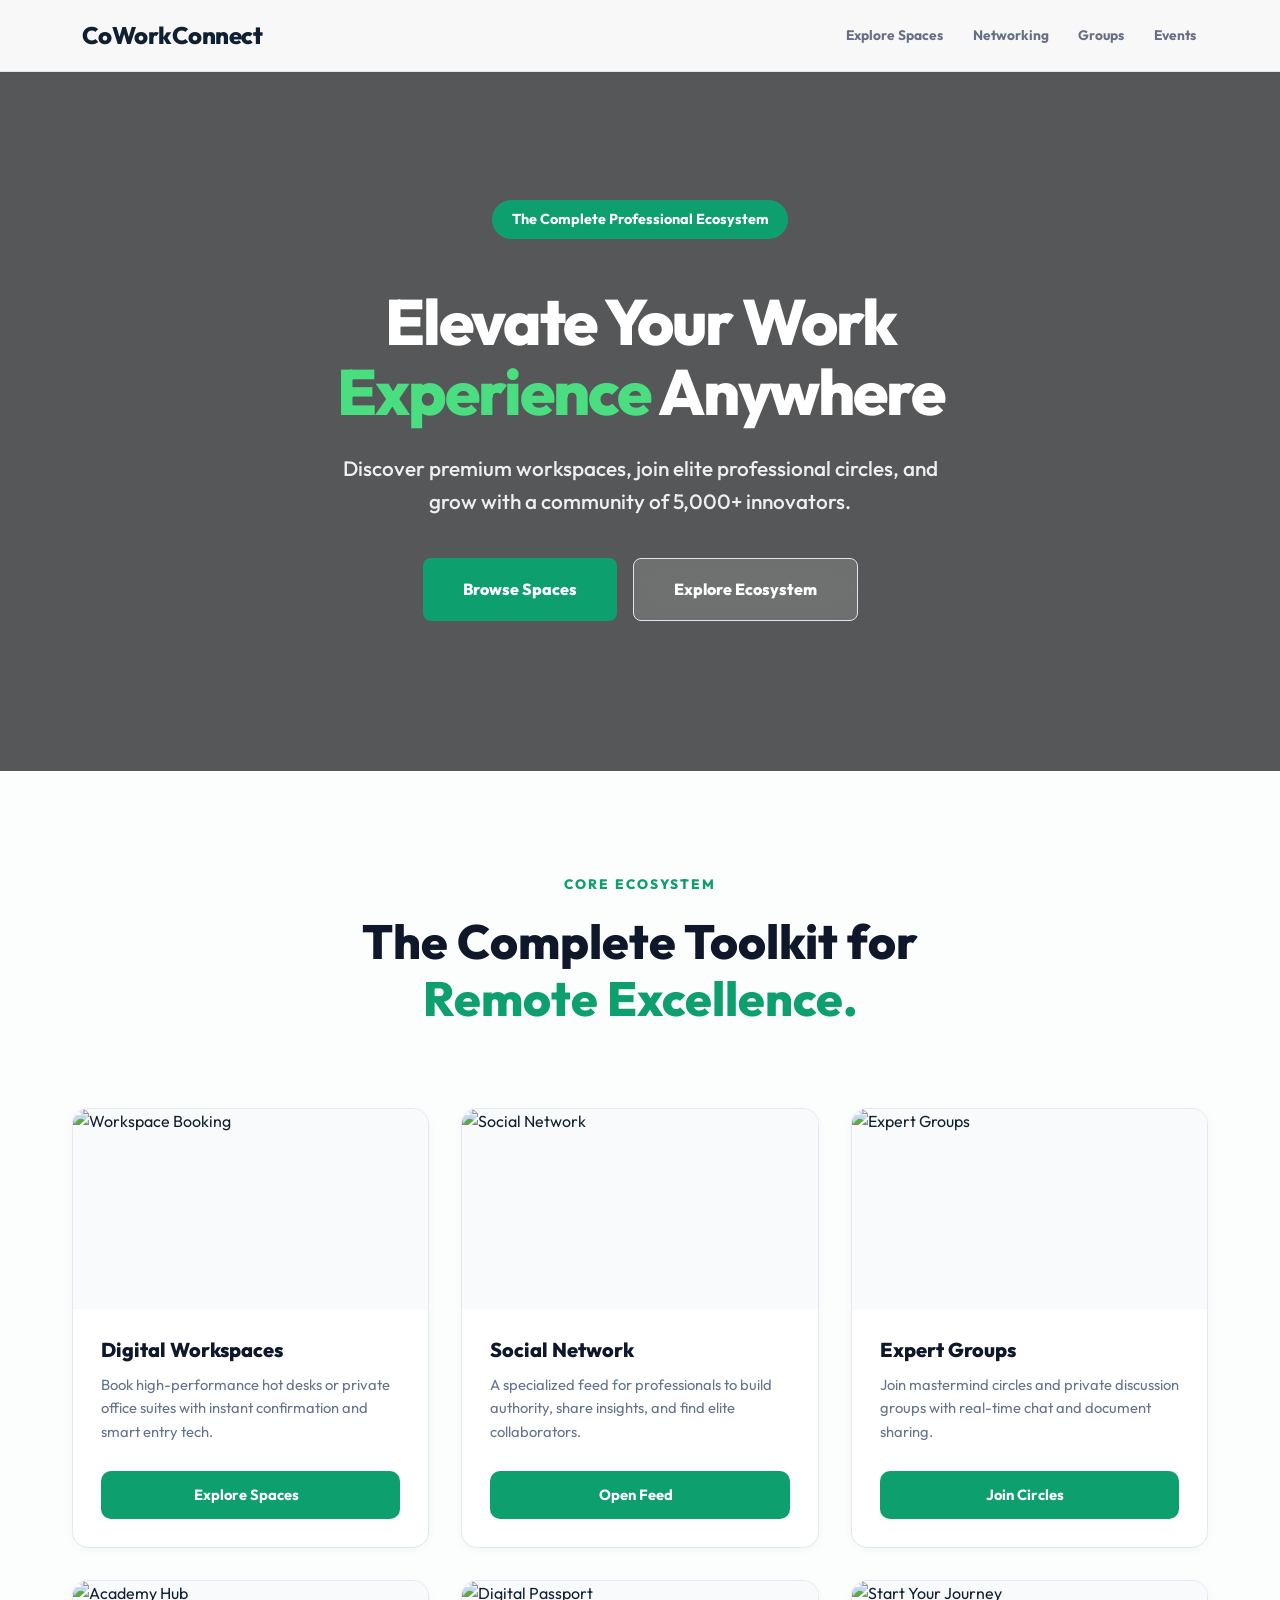
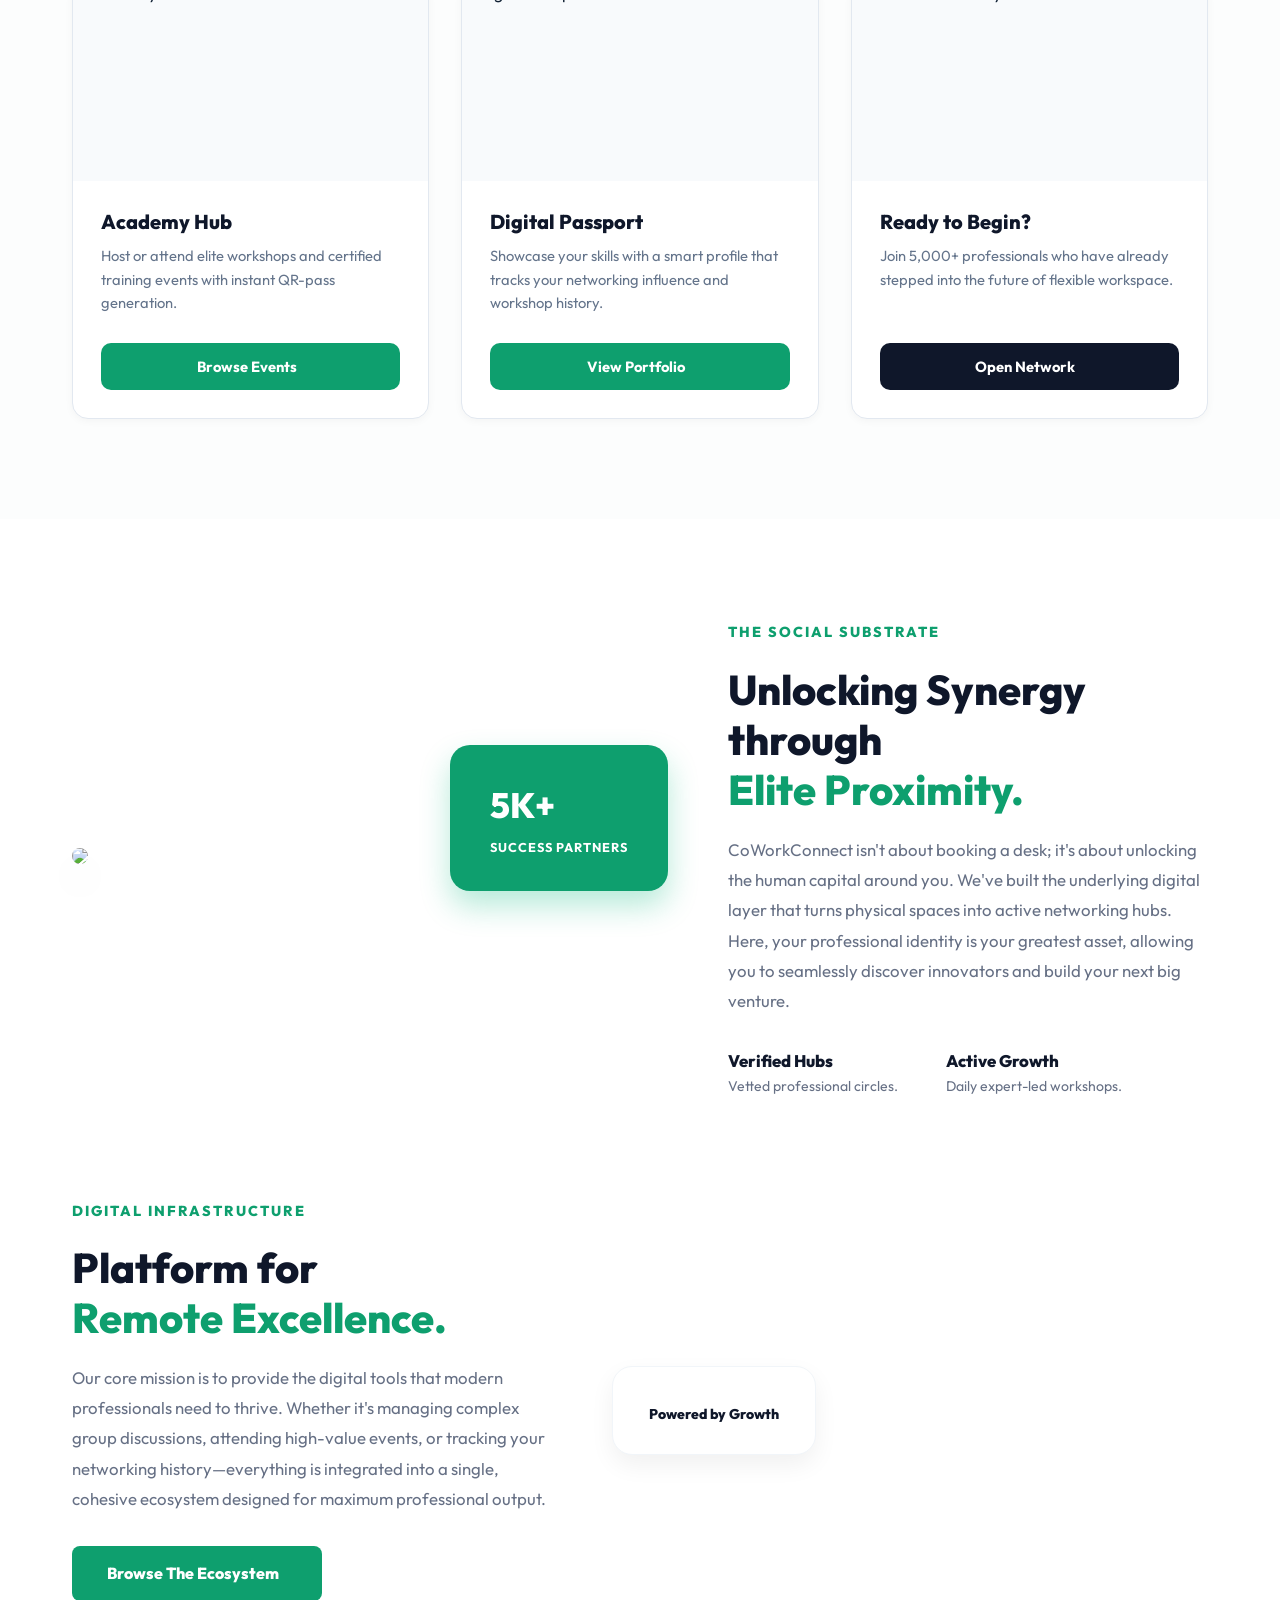
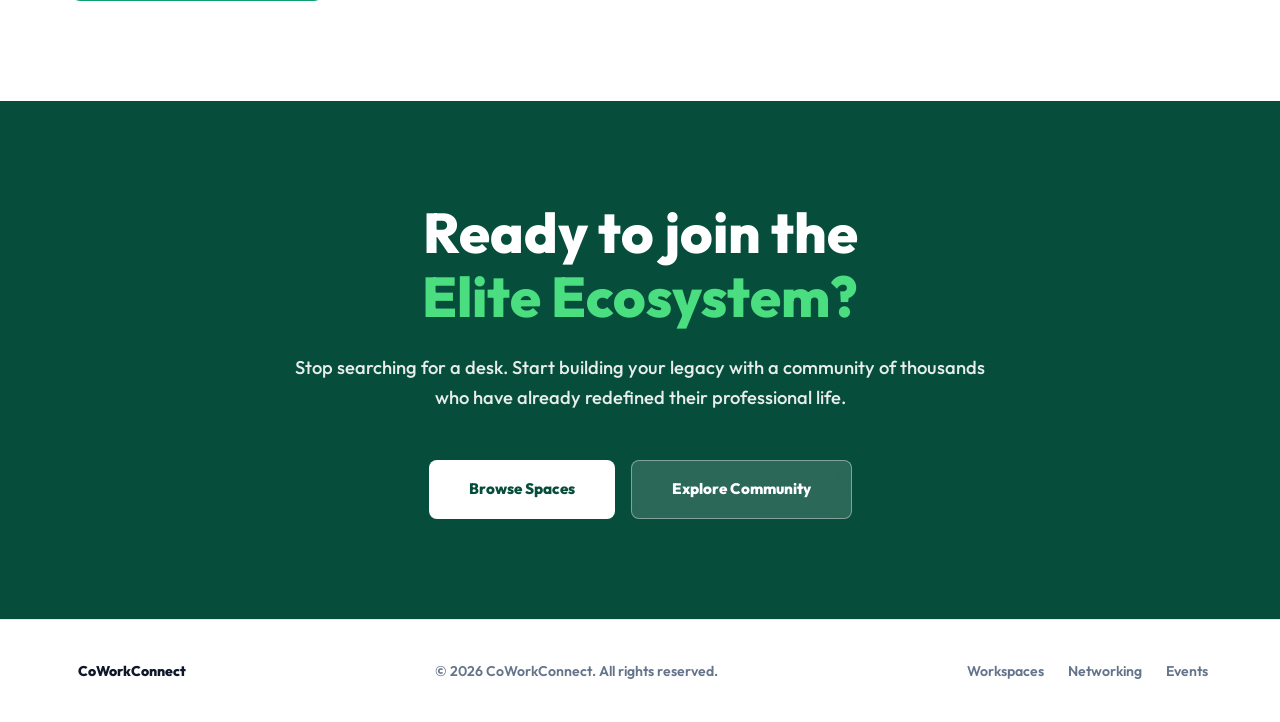
==== ui/index.html @ 14ccb78f "Initial commit with backend routing and authentication updates" ====
<!DOCTYPE html>
<html lang="en">
<head>
    <meta charset="UTF-8">
    <meta name="viewport" content="width=device-width, initial-scale=1.0">
    <title>CoWorkConnect | Your professional growth starts here</title>
    <link rel="stylesheet" href="style.css">
    <link href="https://fonts.googleapis.com/css2?family=Outfit:wght@300;400;500;600;700;800&display=swap" rel="stylesheet">
        <script src="https://cdnjs.cloudflare.com/ajax/libs/dompurify/3.1.6/purify.min.js"></script>
    <script src="https://unpkg.com/lucide@latest"></script>
    <script defer src="https://cdn.jsdelivr.net/npm/alpinejs@3.14.3/dist/cdn.min.js"></script>
    <link rel="icon" type="image/svg+xml" href="assets/favicon.svg">
</head>
<body>
    <!-- Navbar -->
    <nav class="navbar">
        <div class="container nav-container">
            <a href="index.html" class="logo">
                <i data-lucide="briefcase"></i>
                <span>CoWorkConnect</span>
            </a>
            <div class="nav-links">
                <a href="spaces.html" class="nav-link">Explore Spaces</a>
                <a href="community.html" class="nav-link">Networking</a>
                <a href="groups.html" class="nav-link">Groups</a>
                <a href="events.html" class="nav-link">Events</a>
                
                <div id="auth-links" class="auth-links hidden"></div>
                <div id="user-links" class="user-links hidden" style="border-left: 1px solid #eee; padding-left: 1.5rem; margin-left: 1rem;">
                    <!-- Populated dynamically by app.js -->
                </div>
            </div>
        </div>
    </nav>

    <!-- Hero Section -->
    <header class="hero" style="padding-top: 200px; padding-bottom: 150px; background: linear-gradient(rgba(0,0,0,0.65), rgba(0,0,0,0.65)), url('https://images.unsplash.com/photo-1497366216548-37526070297c?auto=format&fit=crop&q=80&w=1600'); background-size: cover; background-position: center; color: white;">
        <div class="container hero-container fade-in">
            <div style="text-align: center; max-width: 900px; margin: 0 auto;">
                <span class="badge" style="background: var(--primary); color: white; font-weight: 700; padding: 0.5rem 1.2rem; border-radius: 50px;">The Complete Professional Ecosystem</span>
                <h1 style="font-size: 4rem; line-height: 1.1; font-weight: 800; letter-spacing: -2px; margin: 1.5rem 0; color: white;">
                    Elevate Your Work <br><span style="color: #4ade80;">Experience</span> Anywhere
                </h1>
                <p style="font-size: 1.3rem; color: rgba(255,255,255,0.9); margin-bottom: 2.5rem; line-height: 1.6; font-weight: 500;">
                    Discover premium workspaces, join elite professional circles, and grow with a community of 5,000+ innovators.
                </p>
                <div style="display: flex; gap: 1rem; justify-content: center; flex-wrap: wrap;">
                    <a href="spaces.html" class="btn btn-primary btn-lg" style="padding: 1.1rem 2.5rem; border-radius: 12px; font-size: 1rem; font-weight: 800; text-decoration: none;">Browse Spaces</a>
                    <a href="community.html" class="btn btn-outline btn-lg" style="background: rgba(255,255,255,0.15); border-color: rgba(255,255,255,0.4); color: white; backdrop-filter: blur(10px); padding: 1.1rem 2.5rem; border-radius: 12px; font-size: 1rem; font-weight: 800; text-decoration: none;">Explore Ecosystem</a>
                </div>
            </div>
        </div>
    </header>

    <!-- Project Features (The Heart of CoWorkConnect) -->
    <section class="features" style="padding: 100px 0; background: #fcfdfd;">
        <div class="container">
            <div class="section-header" style="max-width: 800px; margin: 0 auto 5rem; text-align: center;">
                <span style="color: var(--primary); font-weight: 800; font-size: 0.85rem; text-transform: uppercase; letter-spacing: 2px;">Core Ecosystem</span>
                <h2 style="font-size: 3rem; font-weight: 800; margin-top: 1rem; line-height: 1.2; color: #0f172a;">The Complete Toolkit for <br><span style="color: var(--primary);">Remote Excellence.</span></h2>
            </div>
    
            <div class="features-grid" style="display: grid; grid-template-columns: repeat(auto-fit, minmax(320px, 1fr)); gap: 2rem;">
                <!-- Workspace Booking -->
                <div class="module-card">
                    <div class="module-img-container">
                        <img src="https://images.unsplash.com/photo-1527192491265-7e15c55b1ed2?auto=format&fit=crop&q=80&w=800" data-fallback="assets/fallback-workspace.svg" alt="Workspace Booking" class="module-img">
                    </div>
                    <div class="module-content">
                        <h3 class="module-title">Digital Workspaces</h3>
                        <p class="module-desc">Book high-performance hot desks or private office suites with instant confirmation and smart entry tech.</p>
                        <div class="module-hover-btn-container">
                            <a href="spaces.html" class="module-hover-btn">Explore Spaces <i data-lucide="arrow-right" size="18"></i></a>
                        </div>
                    </div>
                </div>
    
                <!-- Networking Feed -->
                <div class="module-card">
                    <div class="module-img-container">
                        <img src="https://images.unsplash.com/photo-1515169067868-5387ec356754?auto=format&fit=crop&q=80&w=800" data-fallback="assets/fallback-community.svg" alt="Social Network" class="module-img">
                    </div>
                    <div class="module-content">
                        <h3 class="module-title">Social Network</h3>
                        <p class="module-desc">A specialized feed for professionals to build authority, share insights, and find elite collaborators.</p>
                        <div class="module-hover-btn-container">
                            <a href="community.html" class="module-hover-btn">Open Feed <i data-lucide="arrow-right" size="18"></i></a>
                        </div>
                    </div>
                </div>
    
                <!-- Specialized Groups -->
                <div class="module-card">
                    <div class="module-img-container">
                        <img src="https://images.unsplash.com/photo-1542744173-8e7e53415bb0?auto=format&fit=crop&q=80&w=800" data-fallback="assets/fallback-community.svg" alt="Expert Groups" class="module-img">
                    </div>
                    <div class="module-content">
                        <h3 class="module-title">Expert Groups</h3>
                        <p class="module-desc">Join mastermind circles and private discussion groups with real-time chat and document sharing.</p>
                        <div class="module-hover-btn-container">
                            <a href="groups.html" class="module-hover-btn">Join Circles <i data-lucide="arrow-right" size="18"></i></a>
                        </div>
                    </div>
                </div>
    
                <!-- Events Module -->
                <div class="module-card">
                    <div class="module-img-container">
                        <img src="https://images.unsplash.com/photo-1505373877841-8d25f7d46678?auto=format&fit=crop&q=80&w=800" data-fallback="assets/fallback-event.svg" alt="Academy Hub" class="module-img">
                    </div>
                    <div class="module-content">
                        <h3 class="module-title">Academy Hub</h3>
                        <p class="module-desc">Host or attend elite workshops and certified training events with instant QR-pass generation.</p>
                        <div class="module-hover-btn-container">
                            <a href="events.html" class="module-hover-btn">Browse Events <i data-lucide="arrow-right" size="18"></i></a>
                        </div>
                    </div>
                </div>
    
                <!-- Smart Profiles -->
                <div class="module-card">
                    <div class="module-img-container">
                        <img src="https://images.unsplash.com/photo-1586281380349-632531db7ed4?auto=format&fit=crop&q=80&w=800" data-fallback="assets/fallback-avatar.svg" alt="Digital Passport" class="module-img">
                    </div>
                    <div class="module-content">
                        <h3 class="module-title">Digital Passport</h3>
                        <p class="module-desc">Showcase your skills with a smart profile that tracks your networking influence and workshop history.</p>
                        <div class="module-hover-btn-container">
                            <a href="profile.html" class="module-hover-btn">View Portfolio <i data-lucide="arrow-right" size="18"></i></a>
                        </div>
                    </div>
                </div>
    
                <!-- Start Your Journey -->
                <div class="module-card" style="background: white;">
                    <div class="module-img-container">
                        <img src="https://images.unsplash.com/photo-1600880292203-757bb62b4baf?auto=format&fit=crop&q=80&w=800" data-fallback="assets/fallback-community.svg" alt="Start Your Journey" class="module-img">
                    </div>
                    <div class="module-content">
                        <h3 class="module-title">Ready to Begin?</h3>
                        <p class="module-desc">Join 5,000+ professionals who have already stepped into the future of flexible workspace.</p>
                        <div class="module-hover-btn-container">
                            <a href="community.html" class="module-hover-btn" style="background: #0f172a; color: white;">Open Network <i data-lucide="arrow-right" size="18"></i></a>
                        </div>
                    </div>
                </div>
            </div>
        </div>
    </section>

    <!-- The CoWorkConnect Vision (Cinematic Storyboard) -->
    <section style="background: white; padding: 100px 0;">
        <div class="container">
            <!-- Part 1: Synergy First -->
            <div style="display: grid; grid-template-columns: 1.2fr 1fr; gap: 5rem; align-items: center; margin-bottom: 100px;">
                <div style="position: relative;">
                    <img src="https://images.unsplash.com/photo-1522202176988-66273c2fd55f?auto=format&fit=crop&q=80&w=800" data-fallback="assets/fallback-community.svg" style="width: 100%; border-radius: 32px; box-shadow: 0 20px 40px rgba(0,0,0,0.08);">
                    <div style="position: absolute; bottom: -20px; right: -20px; background: var(--primary); color: white; padding: 2rem 2.5rem; border-radius: 20px; box-shadow: 0 15px 30px rgba(16, 185, 129, 0.3);">
                        <span style="font-size: 2.2rem; font-weight: 800; display: block;">5K+</span>
                        <span style="font-size: 0.8rem; font-weight: 700; text-transform: uppercase; letter-spacing: 1px;">Success Partners</span>
                    </div>
                </div>
                <div>
                    <span style="color: var(--primary); font-weight: 800; font-size: 0.9rem; text-transform: uppercase; letter-spacing: 2px;">The Social Substrate</span>
                    <h2 style="font-size: 2.6rem; font-weight: 800; margin: 1.25rem 0; line-height: 1.2; color: #0f172a;">Unlocking Synergy through <br><span style="color: var(--primary);">Elite Proximity.</span></h2>
                    <p style="color: var(--gray); line-height: 1.8; font-size: 1.05rem; margin-bottom: 2rem;">
                        CoWorkConnect isn't about booking a desk; it's about unlocking the human capital around you. We've built the underlying digital layer that turns physical spaces into active networking hubs. Here, your professional identity is your greatest asset, allowing you to seamlessly discover innovators and build your next big venture.
                    </p>
                    <div style="display: flex; gap: 3rem;">
                        <div><h4 style="font-weight: 800; font-size: 1.05rem; color: #0f172a;">Verified Hubs</h4><p style="font-size: 0.88rem; color: var(--gray);">Vetted professional circles.</p></div>
                        <div><h4 style="font-weight: 800; font-size: 1.05rem; color: #0f172a;">Active Growth</h4><p style="font-size: 0.88rem; color: var(--gray);">Daily expert-led workshops.</p></div>
                    </div>
                </div>
            </div>

            <!-- Part 2: Growth Ecosystem -->
            <div style="display: grid; grid-template-columns: 1fr 1.2fr; gap: 5rem; align-items: center;">
                <div>
                    <span style="color: var(--primary); font-weight: 800; font-size: 0.9rem; text-transform: uppercase; letter-spacing: 2px;">Digital Infrastructure</span>
                    <h2 style="font-size: 2.6rem; font-weight: 800; margin: 1.25rem 0; line-height: 1.2; color: #0f172a;">Platform for <br><span style="color: var(--primary);">Remote Excellence.</span></h2>
                    <p style="color: var(--gray); line-height: 1.8; font-size: 1.05rem; margin-bottom: 2rem;">
                        Our core mission is to provide the digital tools that modern professionals need to thrive. Whether it's managing complex group discussions, attending high-value events, or tracking your networking history—everything is integrated into a single, cohesive ecosystem designed for maximum professional output.
                    </p>
                    <a href="spaces.html" class="btn btn-primary" style="padding: 0.9rem 2.2rem; border-radius: 10px; font-weight: 800; text-decoration: none; display: inline-flex; align-items: center; gap: 8px;">
                        Browse The Ecosystem <i data-lucide="arrow-right" size="16"></i>
                    </a>
                </div>
                <div style="position: relative;">
                    <img src="https://images.unsplash.com/photo-1497366754035-f200968a6e72?auto=format&fit=crop&q=80&w=800" data-fallback="assets/fallback-workspace.svg" style="width: 100%; border-radius: 32px; box-shadow: 0 20px 40px rgba(0,0,0,0.08);">
                    <div style="position: absolute; top: -20px; left: -20px; background: white; padding: 1.75rem 2.25rem; border-radius: 20px; border: 1px solid #f1f5f9; box-shadow: 0 10px 25px rgba(0,0,0,0.06); text-align: center;">
                        <i data-lucide="zap" color="var(--primary)" size="32"></i>
                        <span style="display: block; font-weight: 800; margin-top: 8px; font-size: 0.88rem; color: #0f172a;">Powered by Growth</span>
                    </div>
                </div>
            </div>
        </div>
    </section>

    <!-- Final Call to Action -->
    <section style="background: #064e3b; padding: 100px 0; text-align: center; color: white;">
        <div class="container">
            <h2 style="font-size: 3.5rem; font-weight: 800; margin-bottom: 1.5rem; line-height: 1.15; color: white;">
                Ready to join the <br><span style="color: #4ade80;">Elite Ecosystem?</span>
            </h2>
            <p style="font-size: 1.15rem; color: rgba(255,255,255,0.9); max-width: 720px; margin: 0 auto 3rem; line-height: 1.6; font-weight: 500;">
                Stop searching for a desk. Start building your legacy with a community of thousands who have already redefined their professional life.
            </p>
            <div style="display: flex; gap: 1rem; justify-content: center; flex-wrap: wrap;">
                <a href="spaces.html" class="btn" style="background: white; color: #064e3b; padding: 1rem 2.5rem; font-weight: 800; border-radius: 10px; text-decoration: none; font-size: 0.95rem;">Browse Spaces</a>
                <a href="community.html" class="btn" style="background: rgba(255,255,255,0.15); border: 1px solid rgba(255,255,255,0.4); color: white; backdrop-filter: blur(8px); padding: 1rem 2.5rem; font-weight: 800; border-radius: 10px; text-decoration: none; font-size: 0.95rem;">Explore Community</a>
            </div>
        </div>
    </section>

    <!-- Footer -->
    <footer class="footer" style="padding: 2.5rem 0; background-color: #ffffff; border-top: 1px solid #e2e8f0; text-align: center; color: #64748b; font-size: 0.88rem; font-weight: 600;">
        <div class="container" style="display: flex; justify-content: space-between; align-items: center; flex-wrap: wrap; gap: 1rem;">
            <div style="display: flex; align-items: center; gap: 6px; font-weight: 800; color: #0f172a;">
                <i data-lucide="briefcase" size="18" style="color: var(--primary);"></i>
                <span>CoWorkConnect</span>
            </div>
            <p style="margin: 0;">&copy; 2026 CoWorkConnect. All rights reserved.</p>
            <div style="display: flex; gap: 1.5rem;">
                <a href="spaces.html" style="color: #64748b; text-decoration: none;">Workspaces</a>
                <a href="community.html" style="color: #64748b; text-decoration: none;">Networking</a>
                <a href="events.html" style="color: #64748b; text-decoration: none;">Events</a>
            </div>
        </div>
    </footer>

    <script src="app.js?v=route-images-2"></script>
    <script>
        lucide.createIcons();
    </script>
</body>
</html>
---- ui/style.css ----
[x-cloak] {
  display: none !important;
}

:root {
  --color-ink: #102033;
  --color-text: var(--color-ink);
  --color-ink-soft: #344054;
  --color-muted: #667085;
  --color-border: #dde5ee;
  --color-bg: #f7f9fb;
  --color-surface: #ffffff;
  --color-primary: #0e9f6e;
  --color-primary-hover: #087a55;
  --color-primary-soft: #e8f7f1;
  --color-accent: #2563eb;
  --color-accent-soft: #eff6ff;
  --color-warm: #f59e0b;
  --color-danger: #dc2626;
  --color-danger-soft: #fef2f2;
  --primary: var(--color-primary);
  --primary-hover: var(--color-primary-hover);
  --secondary: #102033;
  --accent: var(--color-accent);
  --dark: var(--color-ink);
  --light: #ffffff;
  --gray: var(--color-muted);
  --bg-soft: var(--color-bg);
  --font: 'Outfit', sans-serif;
  --shadow-sm: 0 1px 2px rgba(16, 32, 51, 0.06);
  --shadow: 0 16px 40px rgba(16, 32, 51, 0.08);
  --border: var(--color-border);
  --radius-sm: 6px;
  --radius-md: 8px;
  --radius-lg: 8px;
  --radius-pill: 999px;
  --nav-height: 72px;
}

* {
  margin: 0;
  padding: 0;
  box-sizing: border-box;
}

body {
  font-family: var(--font);
  background-color: var(--color-bg);
  color: var(--dark);
  line-height: 1.6;
  letter-spacing: 0;
}

.container {
  max-width: 1200px;
  margin: 0 auto;
  padding: 0 2rem;
}

.hidden { display: none !important; }

/* Dynamic Moving Gradient Highlight Shimmer Skeleton Loaders */
@keyframes CCShimmerWave {
  0% {
    transform: translateX(-150%);
  }
  100% {
    transform: translateX(150%);
  }
}

@keyframes CCShimmerGradient {
  0% {
    background-position: -200% 0;
  }
  100% {
    background-position: 200% 0;
  }
}

.skeleton-shimmer, 
.skeleton-box, 
.skeleton-bar, 
.skeleton-avatar, 
.skeleton-line, 
.skeleton-img, 
.skeleton-pill, 
.skeleton-btn,
.skeleton-line-sm,
.skeleton-line-md,
.skeleton-line-lg {
  background: #e2e8f0;
  background: linear-gradient(90deg, #e2e8f0 0%, #edf2f7 25%, #f8fafc 50%, #edf2f7 75%, #e2e8f0 100%) !important;
  background-size: 250% 100% !important;
  animation: CCShimmerGradient 1.8s ease-in-out infinite !important;
  border-radius: 8px;
  position: relative;
  overflow: hidden;
  will-change: background-position, transform;
}

.skeleton-shimmer::after,
.skeleton-box::after,
.skeleton-bar::after,
.skeleton-avatar::after,
.skeleton-img::after,
.skeleton-pill::after,
.skeleton-btn::after,
.skeleton-line-sm::after,
.skeleton-line-md::after,
.skeleton-line-lg::after {
  content: "";
  position: absolute;
  top: 0;
  left: 0;
  right: 0;
  bottom: 0;
  background: linear-gradient(
    90deg,
    rgba(255, 255, 255, 0) 0%,
    rgba(255, 255, 255, 0.75) 50%,
    rgba(255, 255, 255, 0) 100%
  );
  transform: translateX(-150%);
  animation: CCShimmerWave 1.6s cubic-bezier(0.4, 0, 0.2, 1) infinite;
  pointer-events: none;
}

.skeleton-avatar {
  width: 44px;
  height: 44px;
  border-radius: 50% !important;
  flex-shrink: 0;
}

.skeleton-avatar-lg {
  width: 72px;
  height: 72px;
  border-radius: 50% !important;
  flex-shrink: 0;
}

.skeleton-bar {
  height: 14px;
  width: 100%;
  margin-bottom: 8px;
  border-radius: 6px;
}

.skeleton-line-sm { height: 10px; width: 60%; margin-bottom: 6px; border-radius: 4px; }
.skeleton-line-md { height: 14px; width: 85%; margin-bottom: 8px; border-radius: 6px; }
.skeleton-line-lg { height: 22px; width: 70%; margin-bottom: 12px; border-radius: 8px; }

.skeleton-pill {
  height: 24px;
  width: 75px;
  border-radius: 20px !important;
  display: inline-block;
}

.skeleton-img {
  width: 100%;
  height: 190px;
  border-radius: 14px;
}

.skeleton-card {
  background: #ffffff;
  border: 1px solid #e2e8f0;
  border-radius: 18px;
  overflow: hidden;
  padding: 1.25rem;
  box-shadow: 0 2px 8px rgba(0,0,0,0.03);
  display: flex;
  flex-direction: column;
  gap: 12px;
}

.skeleton-space-card {
  background: #ffffff;
  border: 1px solid #e2e8f0;
  border-radius: 20px;
  overflow: hidden;
  box-shadow: 0 4px 12px rgba(0,0,0,0.03);
}

.skeleton-event-card {
  background: #ffffff;
  border: 1px solid #e2e8f0;
  border-radius: 20px;
  overflow: hidden;
  box-shadow: 0 4px 12px rgba(0,0,0,0.03);
  display: flex;
  flex-direction: column;
}

.skeleton-post-card {
  background: #ffffff;
  border: 1px solid #e2e8f0;
  border-radius: 20px;
  padding: 1.25rem;
  margin-bottom: 1rem;
  box-shadow: 0 2px 8px rgba(0,0,0,0.02);
}

/* Fast & Responsive Button Interactions */
button, .btn, .nav-link, .post-action, .comment-action {
  transition: all 0.15s cubic-bezier(0.4, 0, 0.2, 1);
  cursor: pointer;
}

button:active, .btn:active {
  transform: scale(0.97) translateY(1px);
}

/* Clickable Images Lightbox Cursor */
.post-image, .msg-photo-attach, #e-banner, .evt-card-img, .space-card-img, img[onclick*="openImageLightbox"] {
  cursor: zoom-in;
  transition: transform 0.2s ease, opacity 0.2s ease;
}

.post-image:hover, .msg-photo-attach:hover {
  opacity: 0.96;
}

/* Seamless Flat Emoji Reaction Picker & Badges */
#flat-emoji-context-menu {
  position: fixed;
  z-index: 10000;
  background: rgba(255, 255, 255, 0.98);
  backdrop-filter: blur(20px);
  -webkit-backdrop-filter: blur(20px);
  border: 1px solid rgba(0, 0, 0, 0.08);
  border-radius: 28px;
  padding: 4px 8px;
  box-shadow: 0 12px 32px rgba(0, 0, 0, 0.14), 0 2px 6px rgba(0, 0, 0, 0.04);
  display: none;
  flex-direction: column;
  gap: 2px;
  opacity: 0;
  transform: scale(0.92) translateY(4px);
  transition: opacity 0.15s cubic-bezier(0.16, 1, 0.3, 1), transform 0.15s cubic-bezier(0.16, 1, 0.3, 1);
  pointer-events: none;
}

#flat-emoji-context-menu.visible {
  opacity: 1;
  transform: scale(1) translateY(0);
  pointer-events: auto;
}

.flat-emoji-btn {
  background: transparent;
  border: none;
  border-radius: 50%;
  width: 34px;
  height: 34px;
  font-size: 1.25rem;
  cursor: pointer;
  line-height: 1;
  display: inline-flex;
  align-items: center;
  justify-content: center;
  padding: 0;
  transition: transform 0.12s cubic-bezier(0.34, 1.56, 0.64, 1), background 0.12s ease;
  user-select: none;
}

.flat-emoji-btn:hover {
  background: rgba(0, 0, 0, 0.06);
  transform: scale(1.3) translateY(-2px);
}

.flat-emoji-btn:active {
  transform: scale(1.1);
}

.flat-reaction-badge {
  background: #f1f5f9;
  color: #334155;
  border: 1px solid transparent;
  border-radius: 16px;
  padding: 2px 8px;
  font-size: 0.76rem;
  font-weight: 700;
  cursor: pointer;
  display: inline-flex;
  align-items: center;
  gap: 3px;
  transition: all 0.12s ease;
  user-select: none;
}

.flat-reaction-badge.reacted {
  background: #ecfdf5;
  color: #059669;
  border-color: #a7f3d0;
}

.flat-reaction-badge:hover {
  transform: scale(1.08);
}

.image-surface {
  background-color: var(--color-primary-soft);
  background-size: cover;
  background-position: center;
}

/* Navbar */
.navbar {
  position: fixed;
  top: 0; left: 0; right: 0;
  height: var(--nav-height);
  background: rgba(255, 255, 255, 0.96);
  border-bottom: 1px solid rgba(221, 229, 238, 0.86);
  box-shadow: var(--shadow-sm);
  backdrop-filter: blur(14px);
  z-index: 1000;
  display: flex;
  align-items: center;
  transition: 0.2s ease;
}

.navbar-solid { background: rgba(255, 255, 255, 0.96) !important; }

.nav-container {
  display: flex;
  justify-content: space-between;
  align-items: center;
  width: 100%;
}

.logo {
  display: flex;
  align-items: center;
  gap: 0.6rem;
  font-size: 1.5rem;
  font-weight: 800;
  text-decoration: none;
  color: var(--color-ink) !important;
  letter-spacing: -0.5px;
}

.logo i,
.logo svg {
  color: var(--primary) !important;
  stroke: var(--primary) !important;
}

.nav-links {
  display: flex;
  align-items: center;
  gap: 0.35rem;
}

.nav-link {
  text-decoration: none;
  color: var(--color-muted) !important;
  font-weight: 700;
  font-size: 0.86rem;
  display: flex;
  align-items: center;
  gap: 0.5rem;
  transition: 0.2s ease;
  letter-spacing: 0;
  padding: 0.55rem 0.75rem;
  border-radius: var(--radius-md);
}

.nav-link:hover,
.nav-link.active {
  color: var(--color-primary) !important;
  background: var(--color-primary-soft);
}

.auth-links,
.user-links {
  display: flex;
  align-items: center;
  gap: 0.5rem;
  border-left: 1px solid var(--color-border) !important;
  margin-left: 0.75rem !important;
  padding-left: 1rem !important;
}

.nav-toggle {
  display: none;
  width: 40px;
  height: 40px;
  border: 1px solid var(--color-border);
  border-radius: var(--radius-md);
  background: white;
  color: var(--color-ink);
  align-items: center;
  justify-content: center;
}

/* Buttons */
.btn {
  padding: 0.7rem 1.4rem;
  border-radius: var(--radius-md) !important;
  font-weight: 800;
  cursor: pointer;
  display: inline-flex;
  align-items: center;
  gap: 0.5rem;
  text-decoration: none;
  font-family: var(--font);
  transition: 0.2s ease;
  border: none;
}

.btn-primary {
  background: var(--color-primary) !important;
  color: white;
}

.btn-primary:hover {
  background: var(--color-primary-hover) !important;
  transform: translateY(-1px);
  box-shadow: 0 10px 22px rgba(14, 159, 110, 0.18);
}

.btn-outline {
  background: white;
  border: 1px solid var(--color-border) !important;
  color: var(--color-ink);
}

.btn-outline:hover {
  border-color: var(--color-primary) !important;
  color: var(--color-primary);
}

.btn-icon {
  background: none;
  border: none;
  color: var(--gray);
  cursor: pointer;
  padding: 5px;
}

/* Hero */
.hero {
  padding: 128px 0 72px;
  text-align: center;
  background: var(--color-bg);
}

.badge {
  background: var(--color-primary-soft);
  color: var(--primary);
  padding: 0.5rem 1rem;
  border-radius: var(--radius-pill);
  font-size: 0.9rem;
  font-weight: 600;
  margin-bottom: 1.5rem;
  display: inline-block;
}

h1 {
  font-size: 3.5rem;
  font-weight: 800;
  line-height: 1.1;
  margin-bottom: 1.5rem;
}

.gradient-text {
  color: var(--primary);
}

.hero p {
  font-size: 1.2rem;
  color: var(--gray);
  max-width: 600px;
  margin: 0 auto 2.5rem;
}

.hero-actions {
  display: flex;
  gap: 1rem;
  justify-content: center;
}

/* Features */
.features { padding: 100px 0; background: white; }
.section-header { text-align: center; margin-bottom: 4rem; }
.section-header h2 { font-size: 2.5rem; font-weight: 700; margin-bottom: 1rem; }

.features-grid {
  display: grid;
  grid-template-columns: repeat(auto-fit, minmax(300px, 1fr));
  gap: 2rem;
}

.feature-card {
  padding: 3rem 2rem;
  border-radius: 20px;
  border: 1px solid #f1f5f9;
  transition: 0.3s;
}

.feature-card:hover {
  transform: translateY(-5px);
  box-shadow: var(--shadow);
  border-color: var(--primary);
}

.feature-icon {
  width: 55px;
  height: 55px;
  background: rgba(99, 102, 241, 0.05);
  color: var(--primary);
  border-radius: 12px;
  display: flex;
  align-items: center;
  justify-content: center;
  margin-bottom: 1.5rem;
}

/* Auth Cards */
.auth-page {
  min-height: 100vh;
  display: flex;
  align-items: center;
  justify-content: center;
  padding: 112px 1.5rem 3rem;
  background: var(--color-bg) !important;
}

.auth-card {
  background: white;
  padding: 3rem;
  border-radius: var(--radius-lg) !important;
  box-shadow: var(--shadow);
  border: 1px solid var(--color-border) !important;
  width: 100%;
  max-width: 450px;
}

.inline-auth-page {
  min-height: calc(100vh - var(--nav-height));
  padding: calc(var(--nav-height) + 2.5rem) 1.5rem 3rem;
  background: var(--color-bg);
}

.inline-auth-shell {
  width: min(1120px, 100%);
  min-height: 560px;
  margin: 0 auto;
  display: grid;
  grid-template-columns: minmax(0, 1.05fr) minmax(360px, 0.75fr);
  align-items: center;
  gap: 3rem;
}

.inline-auth-copy h1 {
  max-width: 680px;
  margin: 1rem 0;
  color: var(--color-text);
  font-size: clamp(2.4rem, 5vw, 4.75rem);
  line-height: 0.98;
}

.inline-auth-copy p {
  max-width: 590px;
  color: var(--color-muted);
  font-size: 1.08rem;
  line-height: 1.75;
}

.inline-auth-points {
  display: flex;
  flex-wrap: wrap;
  gap: 0.75rem;
  margin-top: 1.5rem;
}

.inline-auth-points span {
  display: inline-flex;
  align-items: center;
  gap: 0.45rem;
  padding: 0.65rem 0.85rem;
  border: 1px solid rgba(14, 159, 110, 0.18);
  border-radius: var(--radius-pill);
  background: rgba(255, 255, 255, 0.78);
  color: var(--color-text);
  font-weight: 800;
  font-size: 0.84rem;
}

.inline-auth-points i,
.inline-auth-copy .eyebrow i {
  color: var(--color-primary);
}

.inline-auth-card {
  max-width: 430px;
  padding: 2rem;
}

.auth-card-head {
  text-align: center;
  margin-bottom: 1.5rem;
}

.auth-icon {
  width: 58px;
  height: 58px;
  display: inline-flex;
  align-items: center;
  justify-content: center;
  margin-bottom: 1rem;
  border-radius: 18px;
  background: var(--color-primary-soft);
  color: var(--color-primary);
}

.auth-card-head h2 {
  margin: 0;
  color: var(--color-text);
  font-size: 1.65rem;
}

.auth-card-head p,
.inline-auth-footer {
  color: var(--color-muted);
  font-weight: 600;
}

.auth-message {
  display: flex;
  align-items: center;
  gap: 0.55rem;
  margin-bottom: 1.25rem;
  padding: 0.85rem 1rem;
  border: 1px solid #fecaca;
  border-radius: var(--radius-md);
  background: #fef2f2;
  color: #991b1b;
  font-size: 0.9rem;
  font-weight: 700;
}

.inline-auth-submit {
  width: 100%;
  justify-content: center;
  padding: 1rem;
  border-radius: var(--radius-md);
}

.inline-auth-footer {
  margin: 1.5rem 0 0;
  text-align: center;
  font-size: 0.95rem;
}

.inline-auth-footer a {
  color: var(--color-primary);
  font-weight: 800;
  text-decoration: none;
}

.input-group { margin-bottom: 1.5rem; }
.input-group label { display: block; margin-bottom: 0.5rem; font-weight: 500; font-size: 0.9rem; color: var(--gray); }
.input-field {
  width: 100%;
  padding: 0.9rem 1rem;
  border: 1px solid var(--color-border);
  border-radius: var(--radius-md) !important;
  font-family: var(--font);
  font-size: 1rem;
  transition: 0.2s ease;
}

.input-field:focus {
  border-color: var(--color-primary);
  outline: none;
  background: white;
  box-shadow: 0 0 0 4px rgba(14, 159, 110, 0.12);
}

/* Animations */
/* User Dropdown */
.user-menu {
  position: relative;
  display: flex;
  align-items: center;
  gap: 0.5rem;
  background: var(--color-primary-soft) !important;
  padding: 0.25rem 0.65rem 0.25rem 0.25rem;
  border-radius: var(--radius-pill);
  cursor: pointer;
  transition: 0.3s;
  border: 1px solid rgba(14, 159, 110, 0.25) !important;
  color: var(--color-primary) !important;
}

.user-menu:hover {
  background: rgba(255, 255, 255, 0.1);
}

.user-avatar {
  width: 26px;
  height: 26px;
  background: var(--color-primary);
  color: white;
  border-radius: 50%;
  display: flex;
  align-items: center;
  justify-content: center;
  font-weight: 800;
  font-size: 0.7rem;
}

.dropdown-menu {
  position: absolute;
  top: calc(100% + 10px);
  right: 0;
  width: 220px;
  background: white;
  border-radius: var(--radius-lg);
  border: 1px solid var(--color-border);
  box-shadow: var(--shadow);
  padding: 0.8rem;
  opacity: 0;
  visibility: hidden;
  transform: translateY(10px);
  transition: 0.3s;
  z-index: 2000;
}

.user-menu.active .dropdown-menu {
  opacity: 1;
  visibility: visible;
  transform: translateY(0);
}

.dropdown-item {
  display: flex;
  align-items: center;
  gap: 0.8rem;
  padding: 0.8rem 1rem;
  color: var(--color-muted);
  text-decoration: none;
  font-size: 0.9rem;
  font-weight: 600;
  border-radius: var(--radius-md);
  transition: 0.2s;
}

.dropdown-item:hover {
  background: var(--color-primary-soft);
  color: var(--color-primary);
}

.dropdown-item.logout {
  color: var(--color-danger);
  width: 100%;
  background: transparent;
  border: 0;
  font-family: var(--font);
  margin-top: 0.5rem;
  border-top: 1px solid #f1f5f9;
  border-top-left-radius: 0;
  border-top-right-radius: 0;
  padding-top: 1rem;
}

.dropdown-header {
  padding: 0.5rem 1rem 0.85rem;
  border-bottom: 1px solid #f1f5f9;
  margin-bottom: 0.5rem;
  font-size: 0.68rem;
  color: var(--color-muted);
  font-weight: 800;
  text-transform: uppercase;
}

.toast {
  position: fixed;
  right: 1.5rem;
  bottom: 1.5rem;
  z-index: 3000;
  max-width: min(360px, calc(100vw - 3rem));
  padding: 0.85rem 1rem;
  border-radius: var(--radius-md);
  background: var(--color-ink);
  color: white;
  box-shadow: var(--shadow);
  font-weight: 700;
  transform: translateY(12px);
  opacity: 0;
  transition: 0.2s ease;
}

.toast.show {
  transform: translateY(0);
  opacity: 1;
}

.toast-error {
  background: var(--color-danger);
}

.app-shell {
  padding-top: calc(var(--nav-height) + 32px);
}

.surface {
  background: var(--color-surface);
  border: 1px solid var(--color-border);
  border-radius: var(--radius-lg);
  box-shadow: var(--shadow-sm);
}

.page-kicker {
  color: var(--color-primary);
  font-size: 0.78rem;
  font-weight: 800;
  text-transform: uppercase;
}

/* Modern Homepage Layouts */
.pro-hero-section {
  padding-top: calc(var(--nav-height, 72px) + 3rem);
  padding-bottom: 4rem;
  background: #ffffff;
  border-bottom: 1px solid #e2e8f0;
}

.pro-hero-grid {
  display: grid;
  grid-template-columns: 1.1fr 0.9fr;
  gap: 3.5rem;
  align-items: center;
}

.hero-pill {
  background: #ecfdf5;
  color: #047857;
  border: 1px solid #a7f3d0;
  font-weight: 700;
  padding: 0.35rem 0.95rem;
  border-radius: 999px;
  font-size: 0.82rem;
  display: inline-flex;
  align-items: center;
  gap: 6px;
  margin-bottom: 1.25rem;
}

.pro-hero-title {
  font-size: 3.25rem;
  font-weight: 800;
  line-height: 1.15;
  letter-spacing: -1.5px;
  color: #0f172a;
  margin-bottom: 1.1rem;
}

.pro-hero-sub {
  font-size: 1.12rem;
  color: #475569;
  line-height: 1.65;
  margin-bottom: 2rem;
  font-weight: 450;
}

.pro-search-bar {
  background: #ffffff;
  border: 1px solid #cbd5e1;
  border-radius: 16px;
  padding: 0.5rem;
  box-shadow: 0 10px 25px -5px rgba(0,0,0,0.06);
  display: flex;
  gap: 0.5rem;
  align-items: center;
  margin-bottom: 1rem;
  flex-wrap: wrap;
}

.pro-search-field {
  flex: 1;
  min-width: 180px;
  display: flex;
  align-items: center;
  gap: 0.6rem;
  padding: 0.6rem 0.85rem;
  background: #f8fafc;
  border-radius: 10px;
  border: 1px solid #e2e8f0;
}

.pro-search-field input,
.pro-search-field select {
  border: none;
  background: transparent;
  width: 100%;
  font-family: var(--font);
  font-size: 0.92rem;
  font-weight: 600;
  color: #0f172a;
  outline: none;
}

.pro-search-field select {
  cursor: pointer;
}

.pro-city-tags {
  display: flex;
  align-items: center;
  gap: 0.5rem;
  flex-wrap: wrap;
  font-size: 0.82rem;
  color: #64748b;
  font-weight: 600;
}

.pro-city-tag {
  padding: 0.25rem 0.65rem;
  border-radius: 6px;
  background: #f1f5f9;
  color: #334155;
  text-decoration: none;
  font-weight: 700;
  transition: all 0.15s ease;
}

.pro-city-tag:hover {
  background: #e2e8f0;
  color: #0f172a;
}

.hero-showcase-card {
  background: #ffffff;
  border: 1px solid #e2e8f0;
  border-radius: 20px;
  overflow: hidden;
  box-shadow: 0 20px 40px -15px rgba(0,0,0,0.08);
  position: relative;
}

.hero-showcase-img {
  width: 100%;
  height: 320px;
  object-fit: cover;
  display: block;
}

.hero-showcase-footer {
  padding: 1.25rem 1.5rem;
  display: flex;
  justify-content: space-between;
  align-items: center;
  background: #ffffff;
}

/* Category Quick Cards */
.cat-quick-card {
  background: #ffffff;
  border: 1px solid #e2e8f0;
  border-radius: 14px;
  padding: 1.25rem;
  text-decoration: none;
  color: inherit;
  display: flex;
  flex-direction: column;
  gap: 0.75rem;
  transition: all 0.2s ease;
  box-shadow: 0 2px 6px rgba(0,0,0,0.02);
}

.cat-quick-card:hover {
  transform: translateY(-3px);
  border-color: var(--primary);
  box-shadow: 0 10px 20px -4px rgba(0,0,0,0.06);
}

.cat-quick-icon {
  width: 42px;
  height: 42px;
  border-radius: 10px;
  background: #ecfdf5;
  color: var(--primary);
  display: flex;
  align-items: center;
  justify-content: center;
}

/* Module Cards (Feature Cards) */
.module-card {
  background: white;
  border-radius: 16px;
  overflow: hidden;
  border: 1px solid #e2e8f0;
  transition: transform 0.25s ease, box-shadow 0.25s ease, border-color 0.25s ease;
  box-shadow: 0 2px 8px rgba(0, 0, 0, 0.04);
  display: flex;
  flex-direction: column;
  position: relative;
}

.module-card:hover {
  transform: translateY(-4px);
  box-shadow: 0 12px 24px -4px rgba(0, 0, 0, 0.08);
  border-color: #cbd5e1;
}

.module-img-container {
  height: 200px;
  overflow: hidden;
  position: relative;
  background: #f8fafc;
}

.module-img {
  width: 100%;
  height: 100%;
  object-fit: cover;
  transition: transform 0.5s ease;
}

.module-card:hover .module-img {
  transform: scale(1.03);
}

.module-content {
  padding: 1.75rem;
  flex-grow: 1;
  display: flex;
  flex-direction: column;
  position: relative;
}

.module-title {
  font-size: 1.25rem;
  font-weight: 800;
  color: #0f172a;
  margin-bottom: 0.6rem;
  line-height: 1.3;
}

.module-desc {
  color: #64748b;
  line-height: 1.6;
  margin-bottom: 1.25rem;
  font-size: 0.92rem;
  flex-grow: 1;
}

.module-hover-btn-container {
  display: flex;
  opacity: 1;
  height: auto;
  overflow: visible;
  margin-top: auto;
  padding-top: 0.5rem;
}

.module-hover-btn {
  display: inline-flex;
  align-items: center;
  justify-content: center;
  gap: 0.5rem;
  background: var(--primary);
  color: white;
  text-decoration: none;
  font-weight: 700;
  font-size: 0.92rem;
  padding: 0.75rem 1.25rem;
  border-radius: 10px;
  width: 100%;
  transition: all 0.2s ease;
  box-sizing: border-box;
}

.module-hover-btn:hover {
  background: var(--primary-hover);
  transform: translateY(-1px);
  color: white;
}

/* Testimonial Quote Cards */
.testim-card {
  background: white;
  border: 1px solid #e2e8f0;
  border-radius: 16px;
  padding: 1.75rem;
  display: flex;
  flex-direction: column;
  justify-content: space-between;
  box-shadow: 0 4px 12px rgba(0,0,0,0.03);
  transition: transform 0.2s ease;
}

.testim-card:hover {
  transform: translateY(-3px);
  border-color: #cbd5e1;
}

/* Responsive Design */
@media (max-width: 1024px) {
  .pro-hero-grid {
    grid-template-columns: 1fr;
    gap: 2.5rem;
  }
  .features-grid {
    grid-template-columns: repeat(2, 1fr);
  }
}

@media (max-width: 768px) {
  .navbar {
    height: var(--nav-height);
  }

  .nav-container {
    position: relative;
  }
  
  .nav-links {
    display: none;
    position: absolute;
    top: calc(var(--nav-height) - 6px);
    left: 1.5rem;
    right: 1.5rem;
    background: white;
    border: 1px solid var(--color-border);
    border-radius: var(--radius-lg);
    box-shadow: var(--shadow);
    padding: 0.75rem;
    flex-direction: column;
    align-items: stretch;
    gap: 0.35rem;
  }

  .nav-links.open {
    display: flex;
  }

  .auth-links,
  .user-links {
    border-left: 0 !important;
    margin-left: 0 !important;
    padding-left: 0 !important;
    justify-content: stretch;
  }

  .nav-toggle {
    display: inline-flex;
  }
  
  .hero h1 {
    font-size: 2.5rem !important;
  }
  
  .hero p {
    font-size: 1rem !important;
  }

  .features-grid {
    grid-template-columns: 1fr;
    gap: 1.5rem;
  }

  .inline-auth-shell {
    grid-template-columns: 1fr;
    gap: 2rem;
    min-height: 0;
  }

  .inline-auth-copy h1 {
    font-size: 2.35rem;
  }

  .inline-auth-card {
    max-width: none;
  }
  
  .container {
    padding: 0 1.5rem;
  }
  
  .section-header h2 {
    font-size: 2rem !important;
  }
  
  /* Statistics Bar */
  section[style*="background: var(--dark)"] .container {
    grid-template-columns: repeat(2, 1fr) !important;
  }
  
  section[style*="background: var(--dark)"] div {
    border-right: none !important;
    border-bottom: 1px solid rgba(255,255,255,0.1);
    padding-bottom: 1.5rem;
  }
  
  section[style*="background: var(--dark)"] div:last-child {
    border-bottom: none !important;
  }
  
  /* Storyboard Sections */
  section[style*="background: white"] .container > div {
    grid-template-columns: 1fr !important;
    gap: 3rem !important;
    margin-bottom: 60px !important;
  }
  
  section[style*="background: white"] .container > div:last-child {
    display: flex !important;
    flex-direction: column-reverse;
  }
  
  /* CTA Section */
  section[style*="background: #0d4d3d"] h2 {
    font-size: 2.5rem !important;
  }
  
  section[style*="background: #0d4d3d"] .btn {
    width: 100%;
    margin-bottom: 1rem;
  }
  
  section[style*="background: #0d4d3d"] div[style*="display: flex"] {
    flex-direction: column;
  }
  
  /* Footer */
  footer div[style*="display: grid"] {
    grid-template-columns: 1fr !important;
    gap: 2rem !important;
  }
}
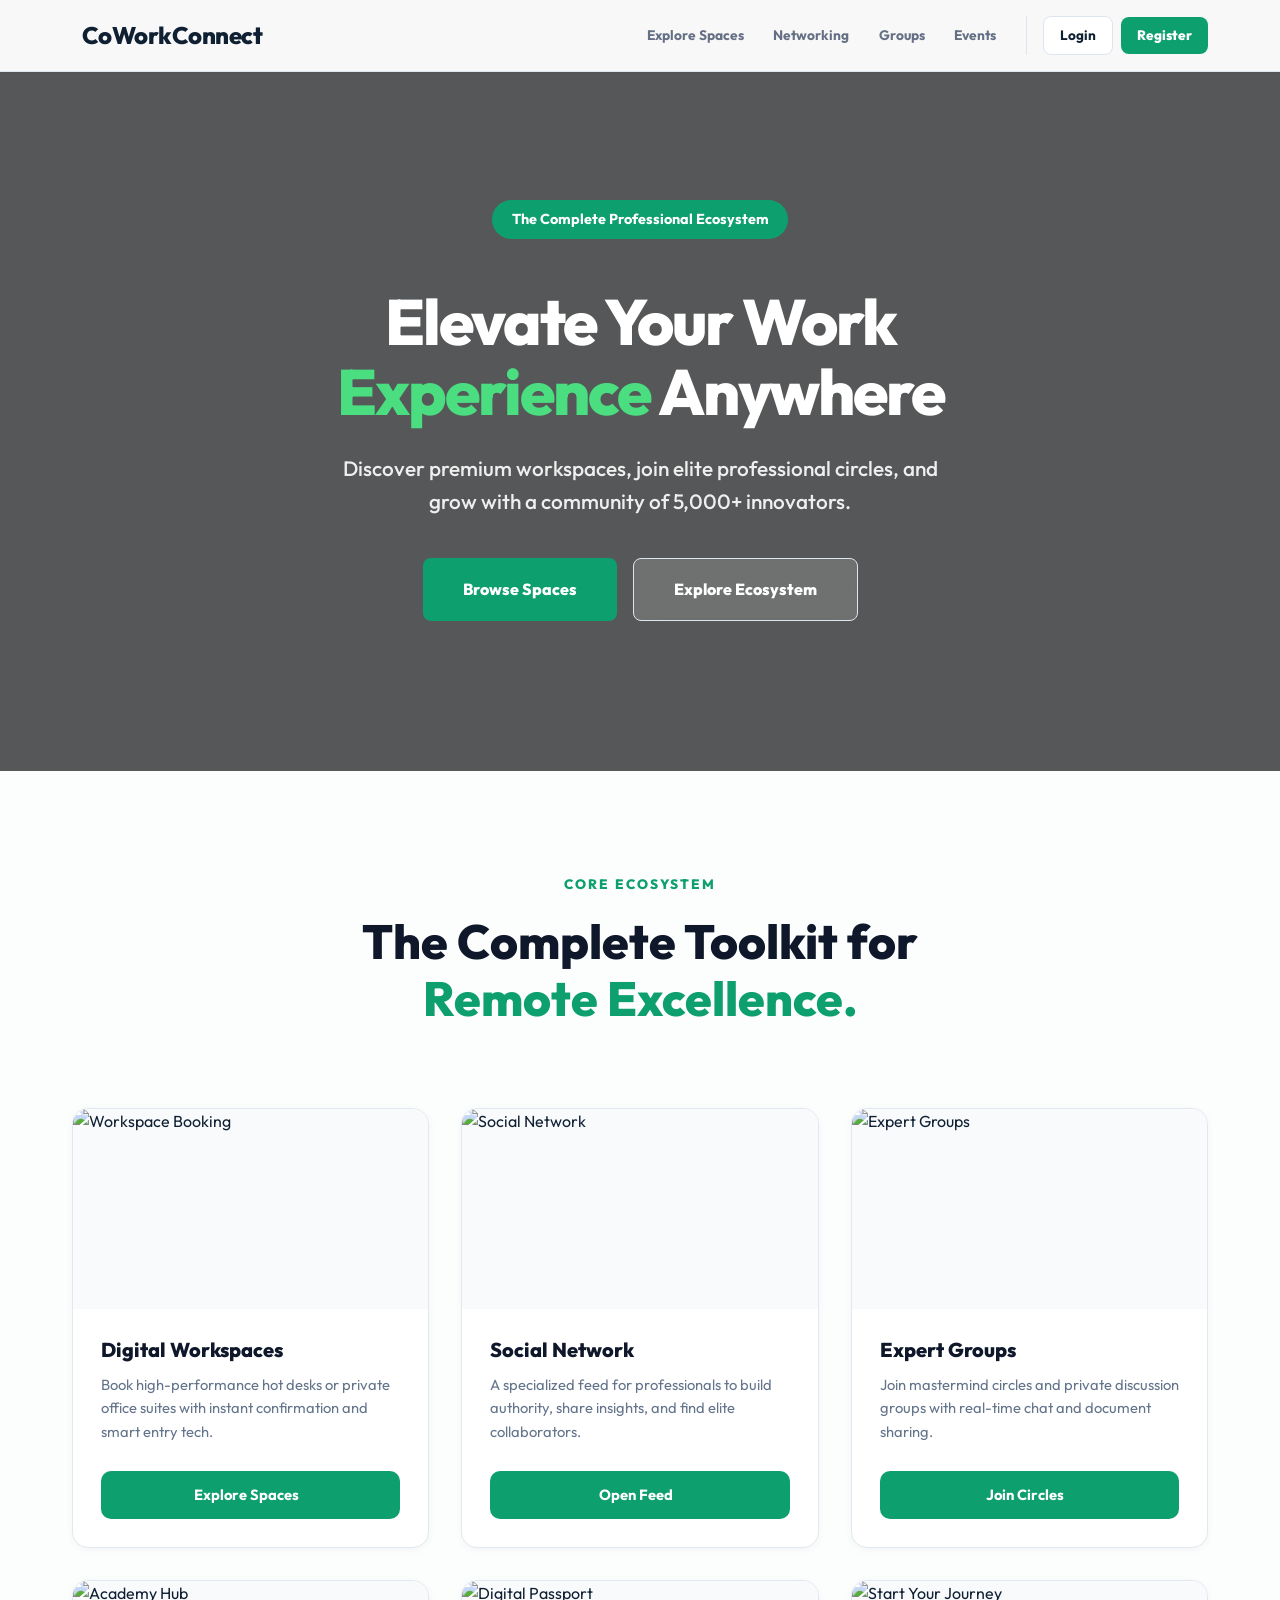
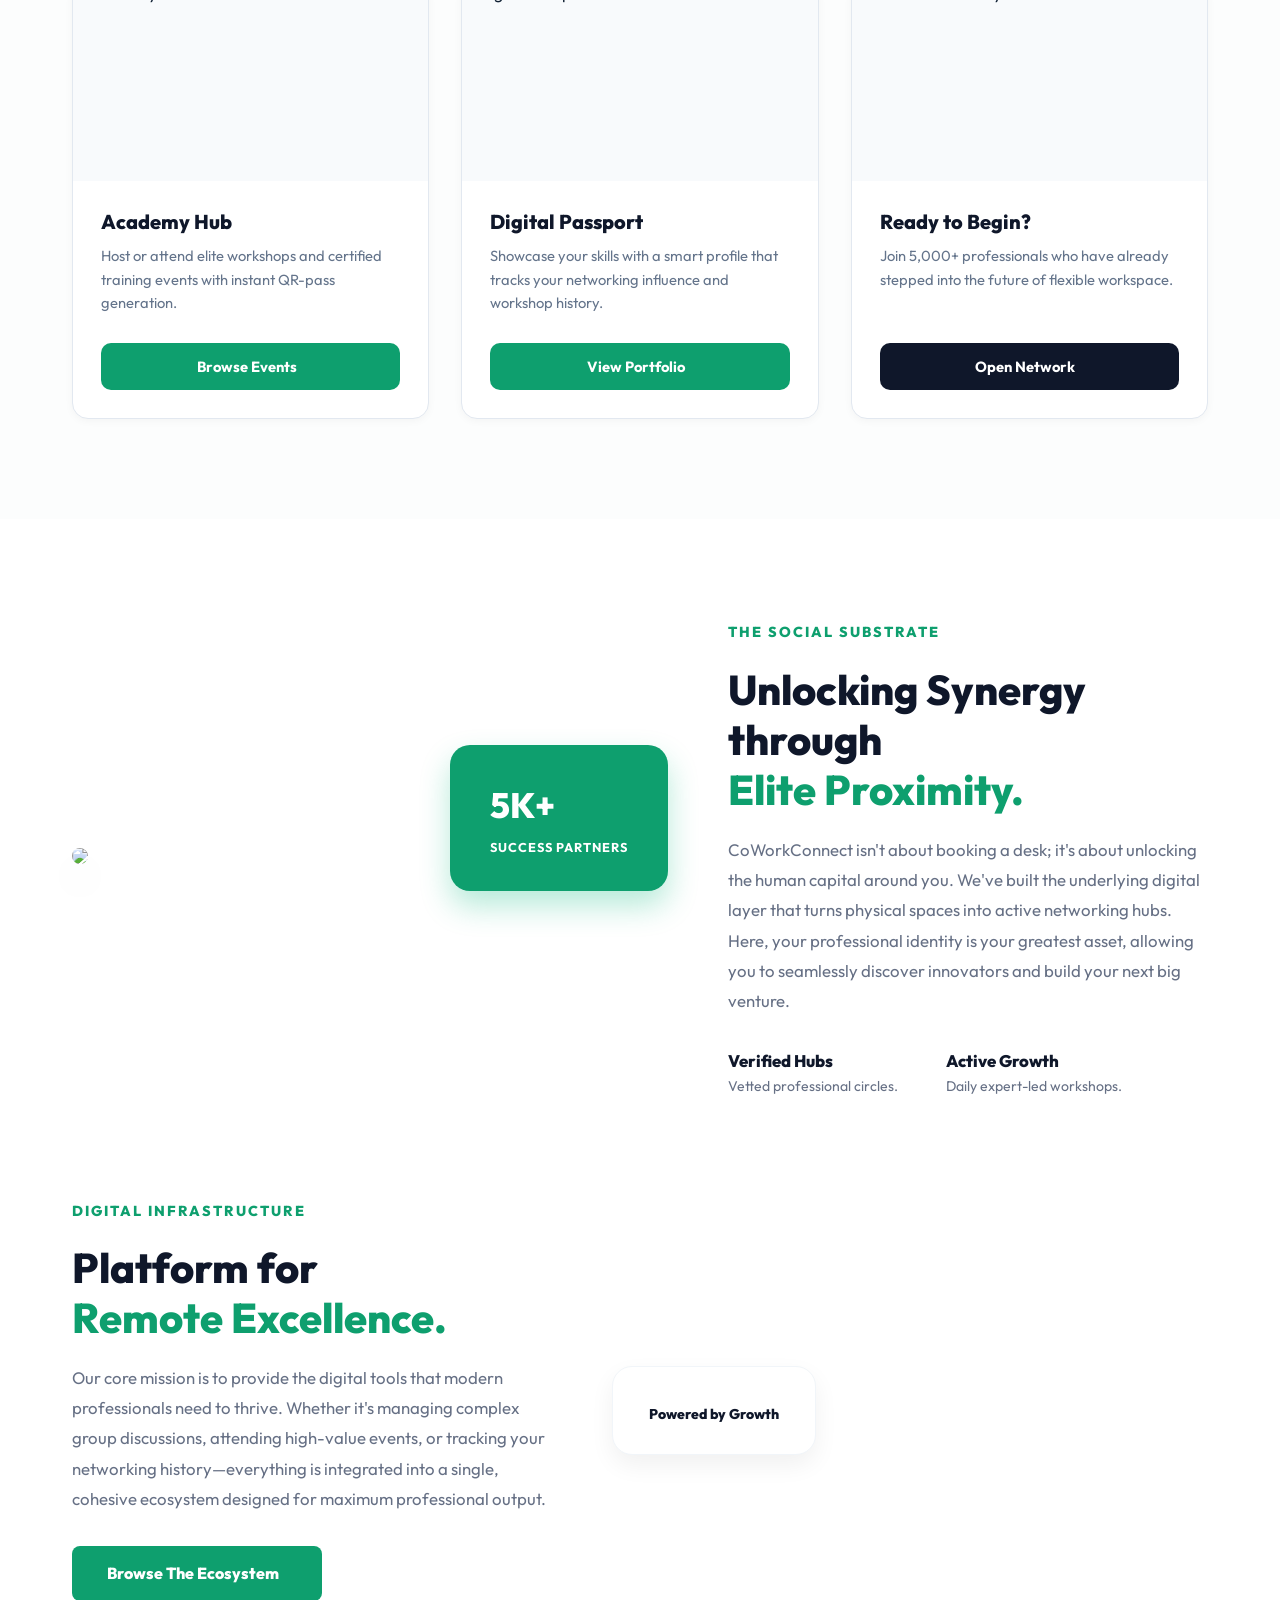
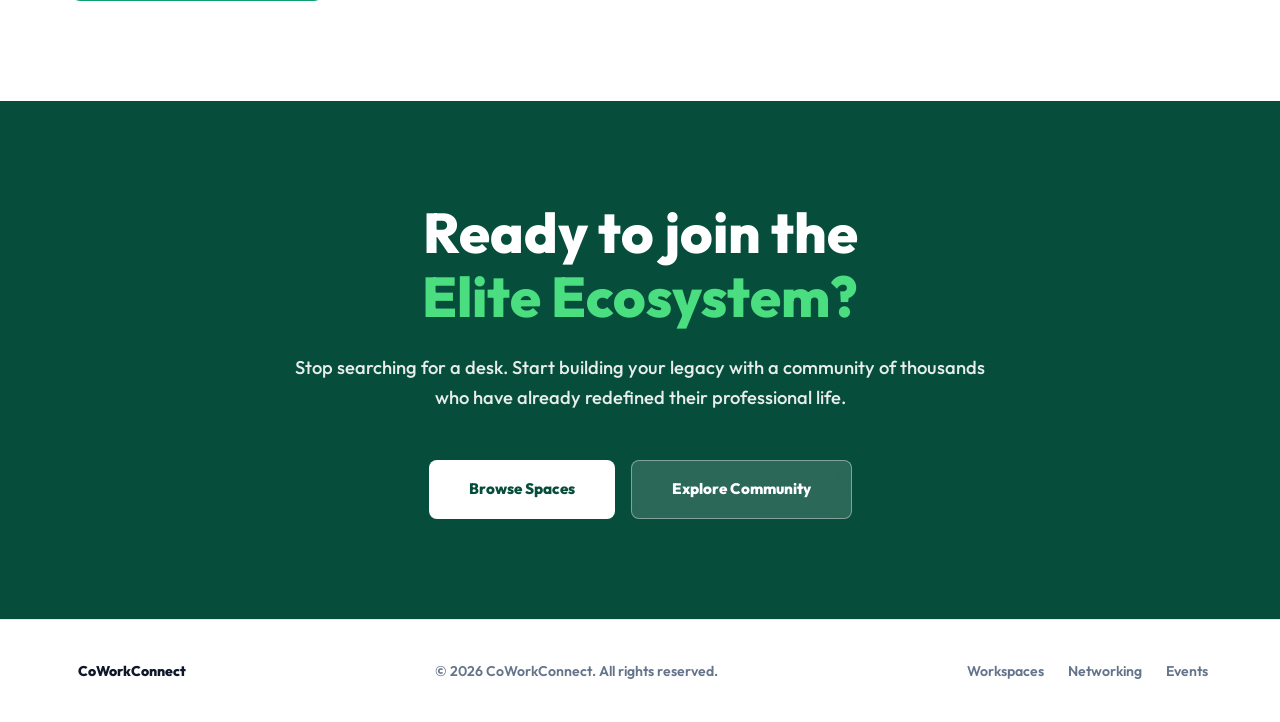
==== commit 78328f78: "Hardcode auth links into HTML for instant rendering without JS delay" ====
--- a/ui/index.html
+++ b/ui/index.html
@@ -4,9 +4,9 @@
     <meta charset="UTF-8">
     <meta name="viewport" content="width=device-width, initial-scale=1.0">
     <title>CoWorkConnect | Your professional growth starts here</title>
-    <link rel="stylesheet" href="style.css">
+    <link rel="stylesheet" href="style.css?v=mobile-responsive">
     <link href="https://fonts.googleapis.com/css2?family=Outfit:wght@300;400;500;600;700;800&display=swap" rel="stylesheet">
-        <script src="https://cdnjs.cloudflare.com/ajax/libs/dompurify/3.1.6/purify.min.js"></script>
+
     <script src="https://unpkg.com/lucide@latest"></script>
     <script defer src="https://cdn.jsdelivr.net/npm/alpinejs@3.14.3/dist/cdn.min.js"></script>
     <link rel="icon" type="image/svg+xml" href="assets/favicon.svg">
@@ -25,7 +25,10 @@
                 <a href="groups.html" class="nav-link">Groups</a>
                 <a href="events.html" class="nav-link">Events</a>
                 
-                <div id="auth-links" class="auth-links hidden"></div>
+                <div id="auth-links" class="auth-links">
+                    <a href="login.html" class="btn btn-outline" style="border-radius:10px;padding:0.45rem 1rem;font-weight:700;font-size:0.85rem;text-decoration:none;">Login</a>
+                    <a href="register.html" class="btn btn-primary" style="border-radius:10px;padding:0.45rem 1rem;font-weight:800;font-size:0.85rem;text-decoration:none;">Register</a>
+                </div>
                 <div id="user-links" class="user-links hidden" style="border-left: 1px solid #eee; padding-left: 1.5rem; margin-left: 1rem;">
                     <!-- Populated dynamically by app.js -->
                 </div>
@@ -228,9 +231,10 @@
         </div>
     </footer>
 
-    <script src="app.js?v=route-images-2"></script>
+    <script src="app.js?v=navbar-fix"></script>
     <script>
         lucide.createIcons();
     </script>
 </body>
 </html>
+
--- a/ui/style.css
+++ b/ui/style.css
@@ -1153,6 +1153,14 @@
     display: inline-flex;
   }
   
+  .auth-card {
+    padding: 2rem 1.5rem !important;
+  }
+  
+  .auth-page {
+    padding: calc(var(--nav-height) + 1.5rem) 1rem 2rem !important;
+  }
+  
   .hero h1 {
     font-size: 2.5rem !important;
   }
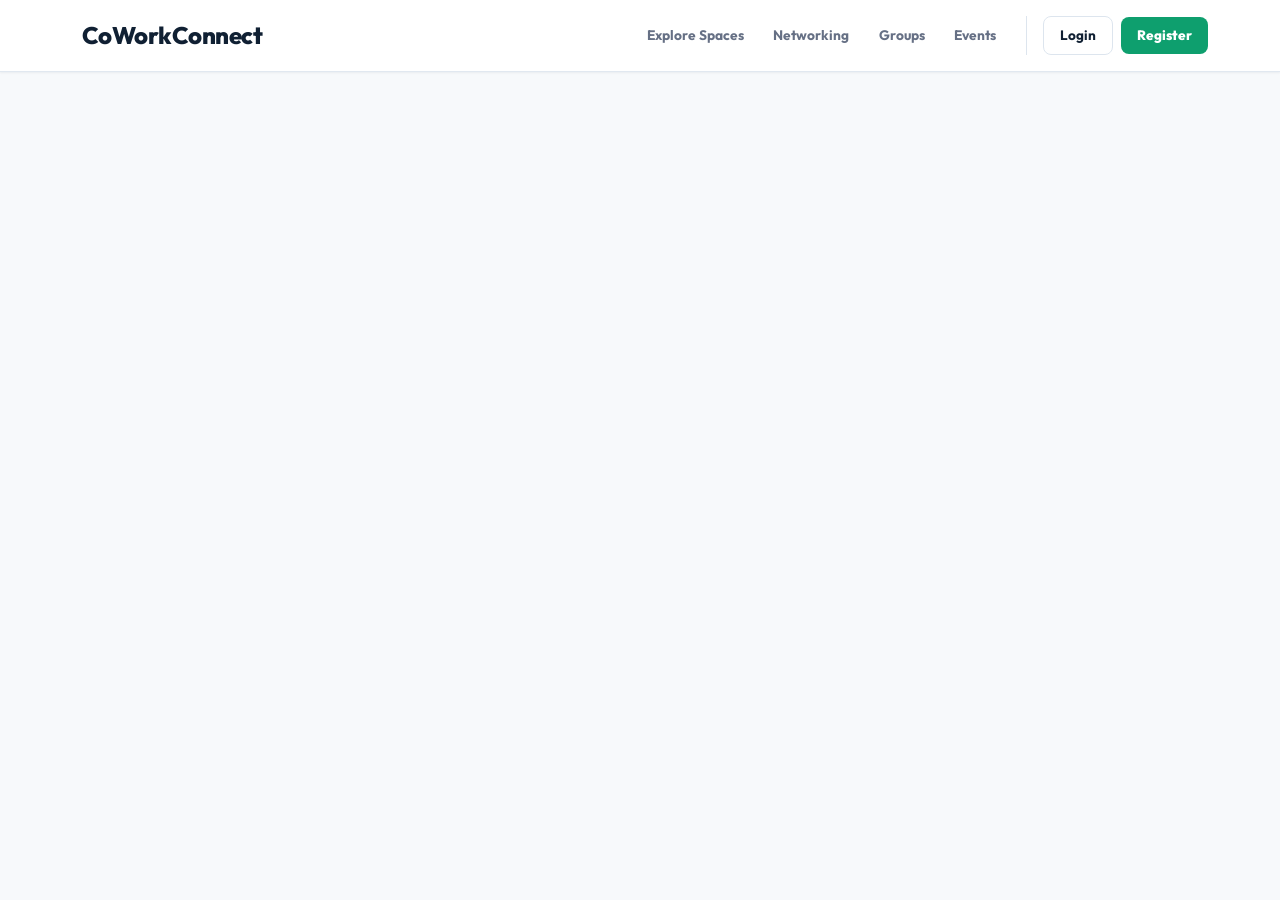
==== commit a4cce4ca: "Fix undefined closeUserProfileModal reference error and auto-init navbar on load" ====
--- a/ui/index.html
+++ b/ui/index.html
@@ -30,14 +30,7 @@
                     <a href="register.html" class="btn btn-primary" style="border-radius:10px;padding:0.45rem 1rem;font-weight:800;font-size:0.85rem;text-decoration:none;">Register</a>
                 </div>
                 <div id="user-links" class="user-links hidden" style="border-left: 1px solid #eee; padding-left: 1.5rem; margin-left: 1rem;">
-                    <!-- Populated dynamically by app.js -->
-                </div>
-            </div>
-        </div>
-    </nav>
-
-    <!-- Hero Section -->
-    <header class="hero" style="padding-top: 200px; padding-bottom: 150px; background: linear-gradient(rgba(0,0,0,0.65), rgba(0,0,0,0.65)), url('https://images.unsplash.com/photo-1497366216548-37526070297c?auto=format&fit=crop&q=80&w=1600'); background-size: cover; background-position: center; color: white;">
+                    <!-- Populated dynamically by app.js?v=4.0"hero" style="padding-top: 200px; padding-bottom: 150px; background: linear-gradient(rgba(0,0,0,0.65), rgba(0,0,0,0.65)), url('https://images.unsplash.com/photo-1497366216548-37526070297c?auto=format&fit=crop&q=80&w=1600'); background-size: cover; background-position: center; color: white;">
         <div class="container hero-container fade-in">
             <div style="text-align: center; max-width: 900px; margin: 0 auto;">
                 <span class="badge" style="background: var(--primary); color: white; font-weight: 700; padding: 0.5rem 1.2rem; border-radius: 50px;">The Complete Professional Ecosystem</span>
@@ -231,7 +224,7 @@
         </div>
     </footer>
 
-    <script src="app.js?v=navbar-fix"></script>
+    <script src="app.js?v=4.0"></script>
     <script>
         lucide.createIcons();
     </script>
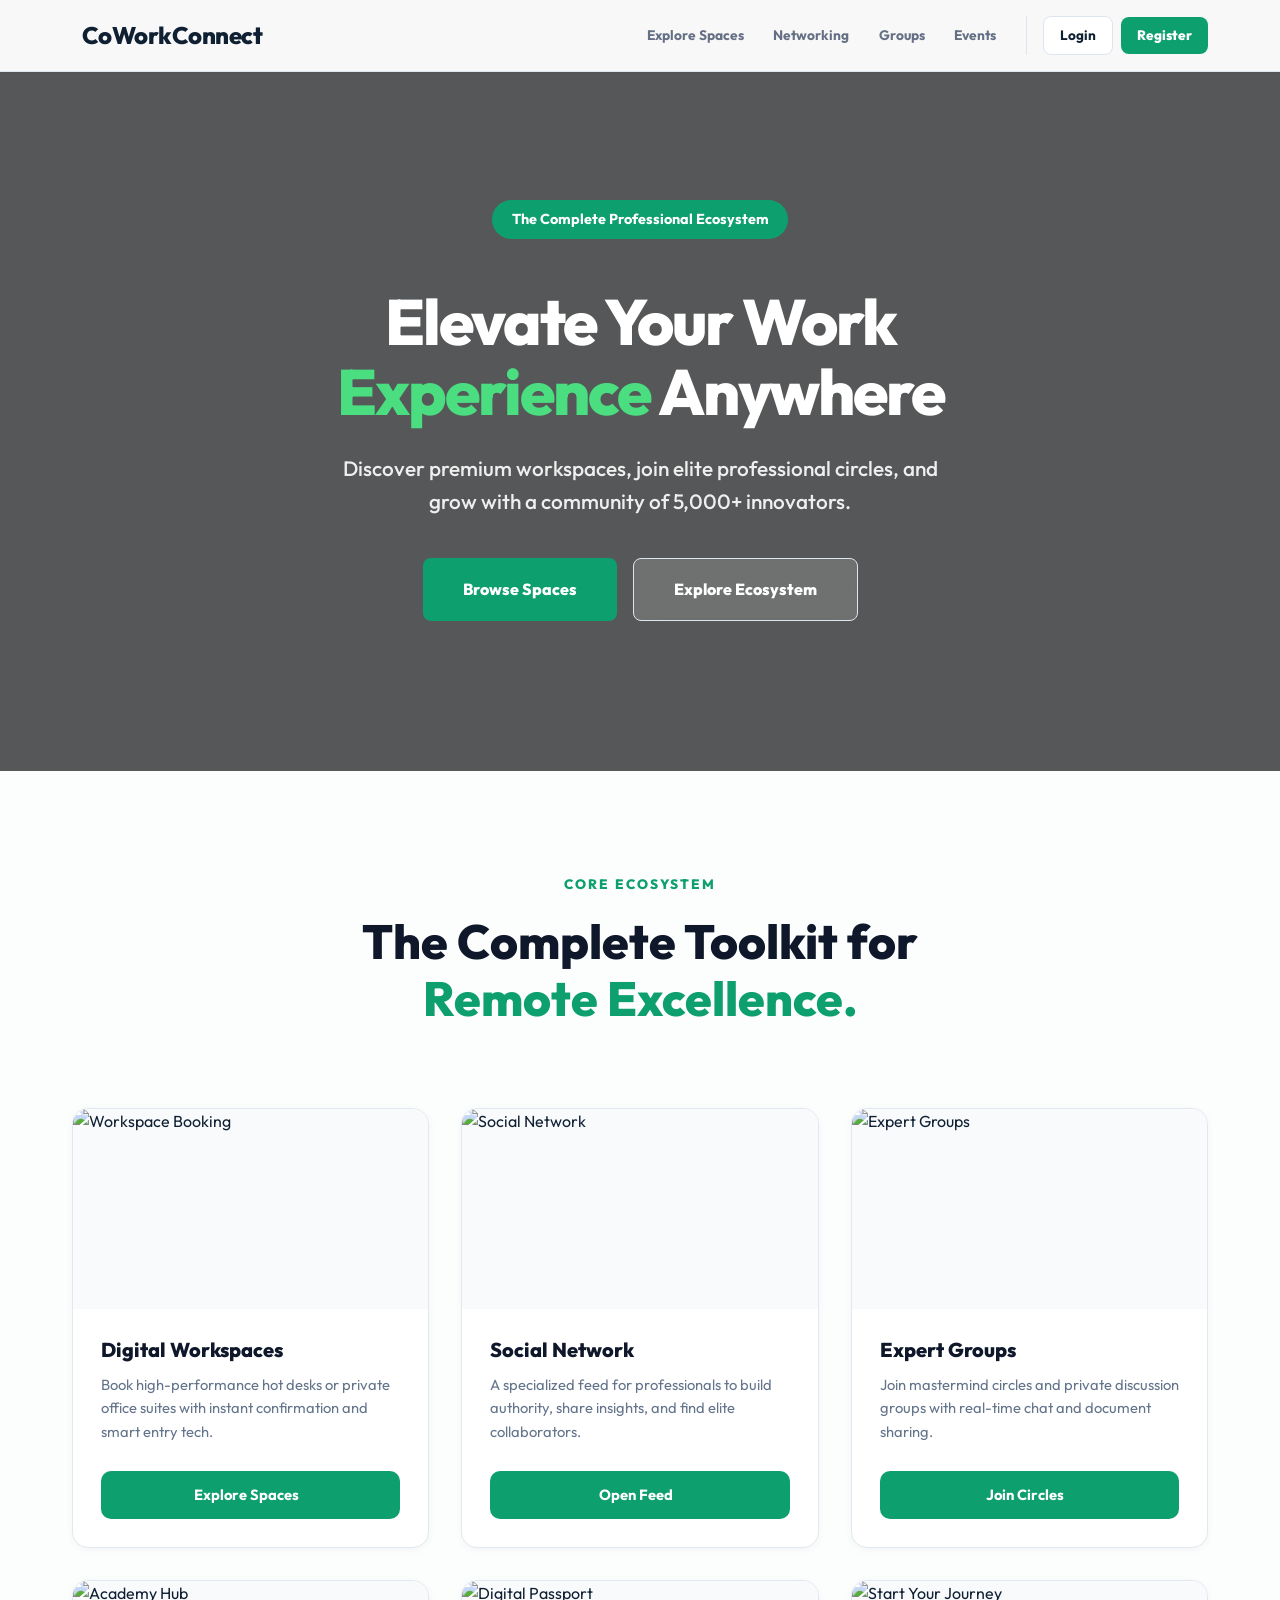
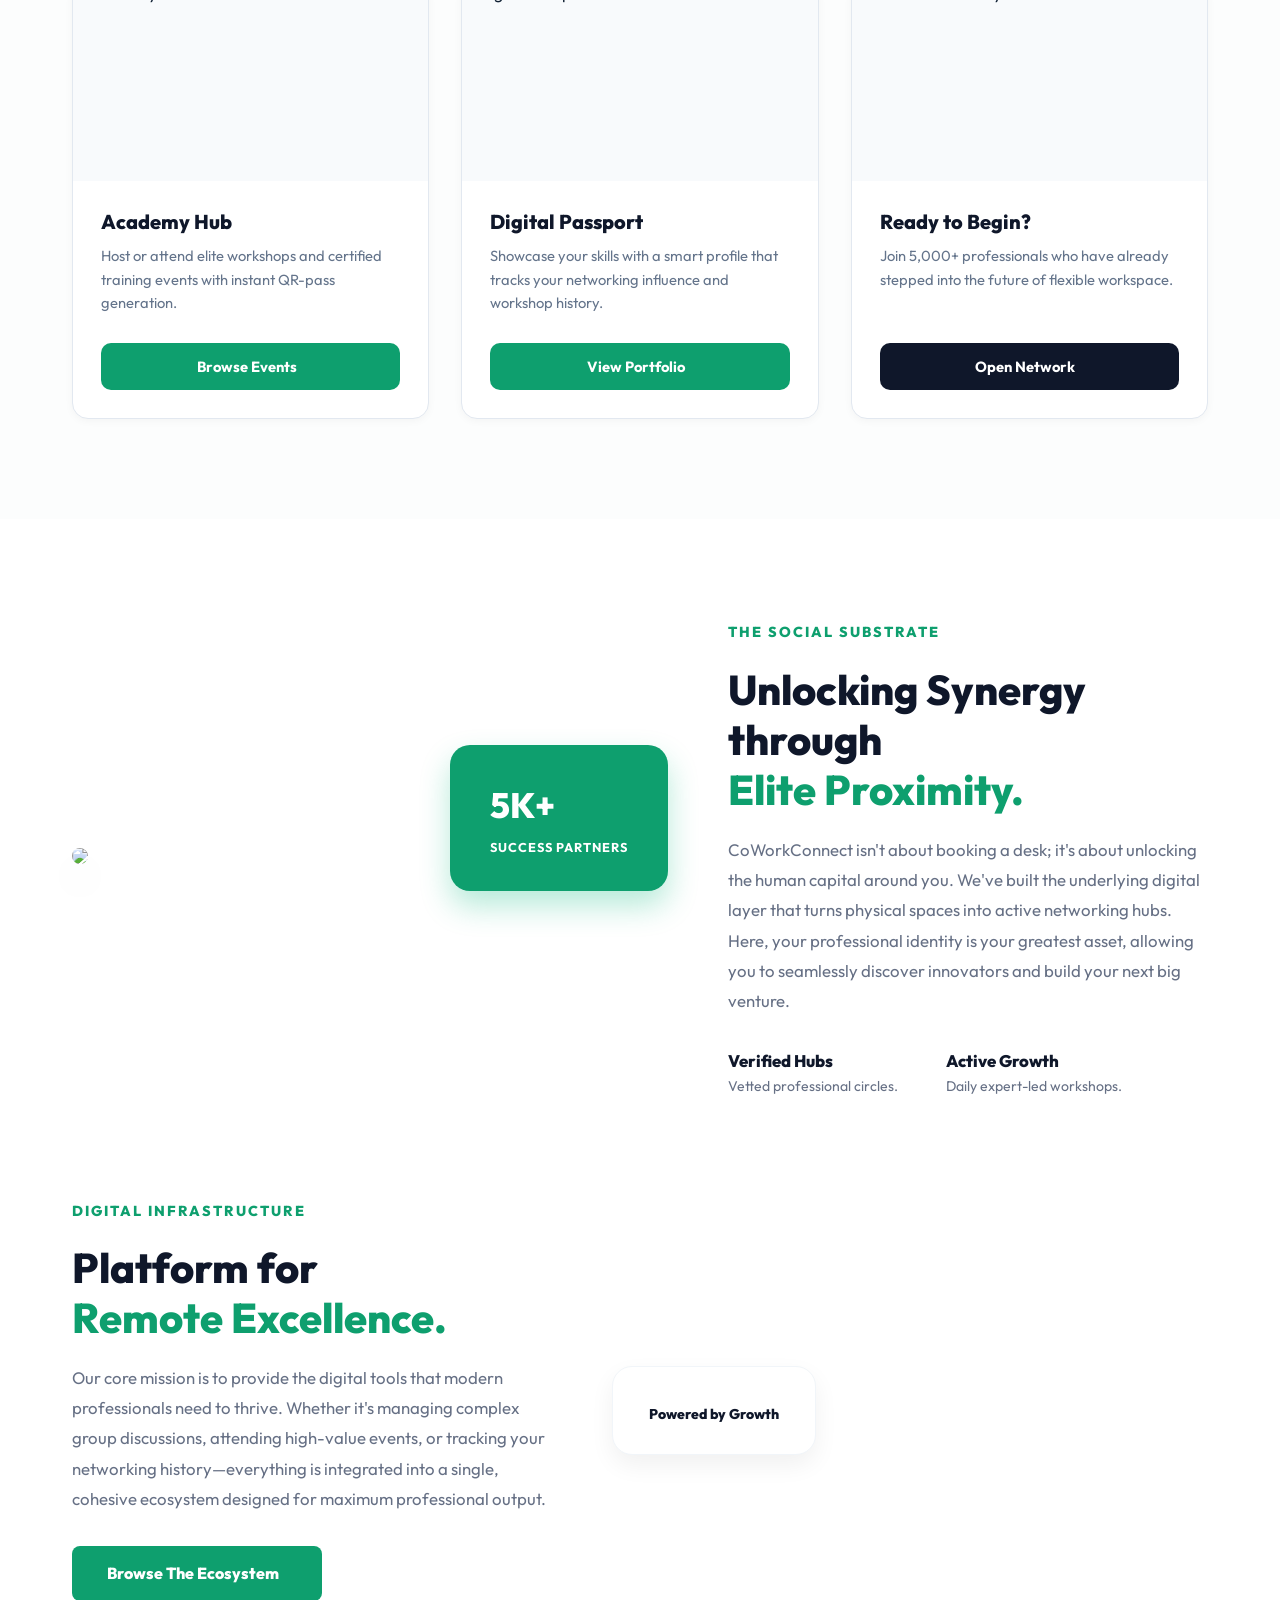
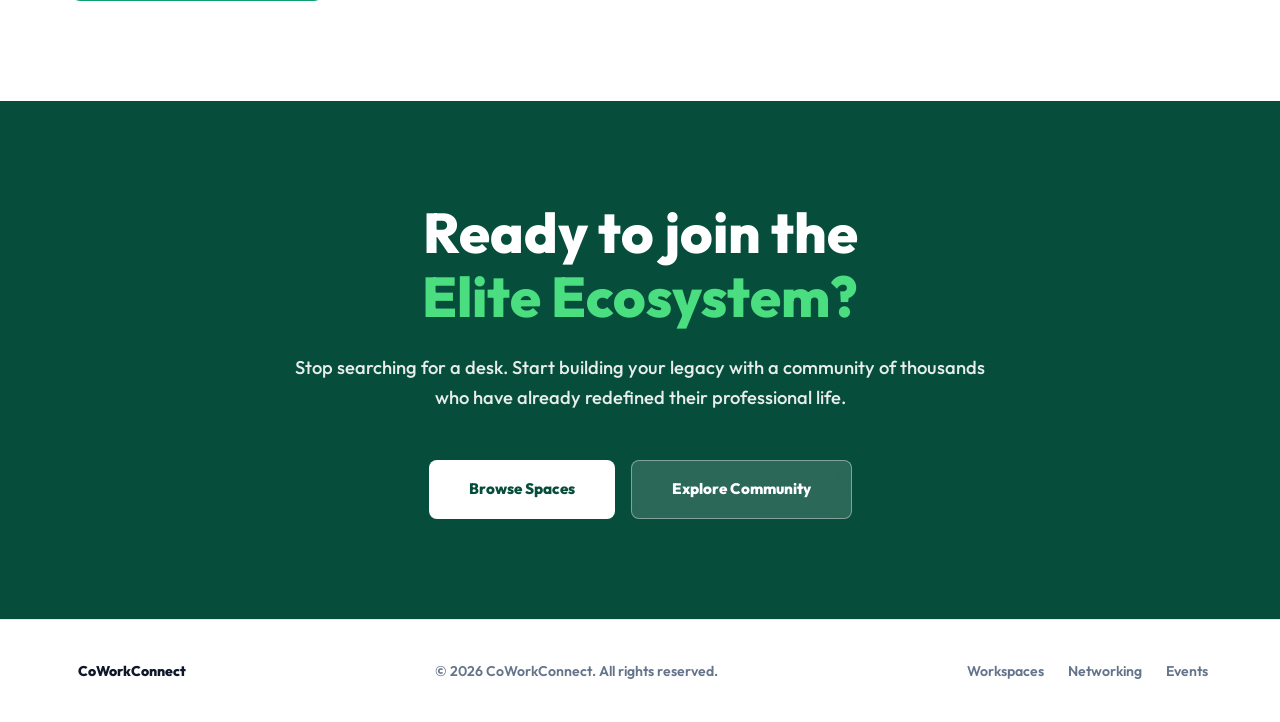
==== commit a8d028bc: "Fix clean script tags and push v=5.0 for Vercel" ====
--- a/ui/index.html
+++ b/ui/index.html
@@ -30,7 +30,14 @@
                     <a href="register.html" class="btn btn-primary" style="border-radius:10px;padding:0.45rem 1rem;font-weight:800;font-size:0.85rem;text-decoration:none;">Register</a>
                 </div>
                 <div id="user-links" class="user-links hidden" style="border-left: 1px solid #eee; padding-left: 1.5rem; margin-left: 1rem;">
-                    <!-- Populated dynamically by app.js?v=4.0"hero" style="padding-top: 200px; padding-bottom: 150px; background: linear-gradient(rgba(0,0,0,0.65), rgba(0,0,0,0.65)), url('https://images.unsplash.com/photo-1497366216548-37526070297c?auto=format&fit=crop&q=80&w=1600'); background-size: cover; background-position: center; color: white;">
+                    <!-- Populated dynamically by app.js -->
+                </div>
+            </div>
+        </div>
+    </nav>
+
+    <!-- Hero Section -->
+    <header class="hero" style="padding-top: 200px; padding-bottom: 150px; background: linear-gradient(rgba(0,0,0,0.65), rgba(0,0,0,0.65)), url('https://images.unsplash.com/photo-1497366216548-37526070297c?auto=format&fit=crop&q=80&w=1600'); background-size: cover; background-position: center; color: white;">
         <div class="container hero-container fade-in">
             <div style="text-align: center; max-width: 900px; margin: 0 auto;">
                 <span class="badge" style="background: var(--primary); color: white; font-weight: 700; padding: 0.5rem 1.2rem; border-radius: 50px;">The Complete Professional Ecosystem</span>
@@ -224,7 +231,7 @@
         </div>
     </footer>
 
-    <script src="app.js?v=4.0"></script>
+    <script src="app.js?v=5.0"></script>
     <script>
         lucide.createIcons();
     </script>
